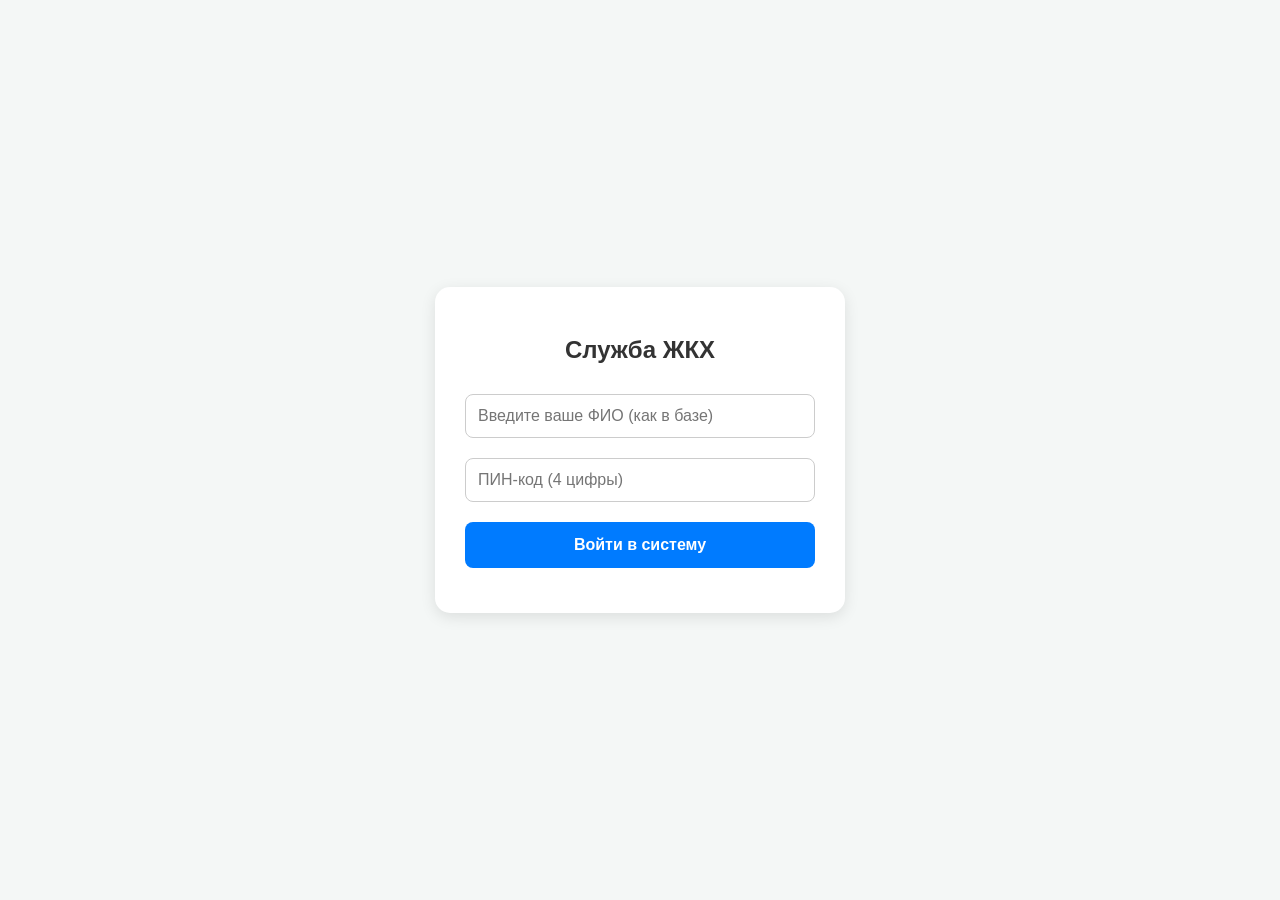
==== index.html @ d1aa7ecf "Update index.html" ====
<!DOCTYPE html>
<html lang="ru">
<head>
    <meta charset="UTF-8">
    <!-- Делаем так, чтобы на телефоне смотрелось как приложение (без зума) -->
    <meta name="viewport" content="width=device-width, initial-scale=1.0, maximum-scale=1.0, user-scalable=no">
    <!-- ЗАЩИТА ОТ ЯНДЕКСА И ГУГЛА (чтобы левые не нашли сайт) -->
    <meta name="robots" content="noindex, nofollow">
    <title>Вход в систему ЖКХ</title>
    
    <!-- Немного красоты (CSS стили прямо здесь для простоты) -->
    <style>
        body {
            font-family: Arial, sans-serif;
            background-color: #f4f7f6;
            display: flex;
            justify-content: center;
            align-items: center;
            height: 100vh;
            margin: 0;
        }
        .login-card {
            background: white;
            padding: 30px;
            border-radius: 15px;
            box-shadow: 0 4px 15px rgba(0,0,0,0.1);
            width: 90%;
            max-width: 350px;
            text-align: center;
        }
        h2 { color: #333; margin-bottom: 20px; }
        input {
            width: 100%;
            padding: 12px;
            margin: 10px 0;
            border: 1px solid #ccc;
            border-radius: 8px;
            box-sizing: border-box;
            font-size: 16px;
        }
        button {
            width: 100%;
            padding: 14px;
            background-color: #007bff;
            color: white;
            border: none;
            border-radius: 8px;
            font-size: 16px;
            font-weight: bold;
            cursor: pointer;
            margin-top: 10px;
        }
        button:active { background-color: #0056b3; }
        #status { margin-top: 15px; color: #666; font-size: 14px; }
    </style>
</head>
<body>

    <div class="login-card">
        <h2>Служба ЖКХ</h2>
        <input type="text" id="userName" placeholder="Введите ваше ФИО (как в базе)" autocomplete="off">
        <input type="password" id="userPin" placeholder="ПИН-код (4 цифры)" pattern="[0-9]*" inputmode="numeric">
        <button onclick="login()">Войти в систему</button>
        <div id="status"></div>
    </div>

    <!-- Логика работы приложения (JavaScript) -->
    <script>
        // ВАЖНО! Вставь сюда свою ссылку из Google Apps Script (между кавычками)
        const URL_GOOGLE_SERVER = "https://script.google.com/macros/s/AKfycby7iLGZuySy2ZtphSWBgk0bkRteCTo7jn71apvREIXJVIw-ssVZvFwoeD1zgx3Slhi99A/exec";

        async function login() {
            const nameInput = document.getElementById("userName").value.trim();
            const pinInput = document.getElementById("userPin").value.trim();
            const statusText = document.getElementById("status");

            if (!nameInput || !pinInput) {
                statusText.innerHTML = "❌ Заполните ФИО и ПИН-код";
                statusText.style.color = "red";
                return;
            }

            statusText.innerHTML = "⏳ Проверка данных... Подождите.";
            statusText.style.color = "#007bff";

            try {
                // Идем к нашему Гугл Серверу и просим список людей
                const response = await fetch(URL_GOOGLE_SERVER);
                const users = await response.json();

                // Ищем человека в списке
                const foundUser = users.find(user => user.name === nameInput && String(user.pin) === pinInput);

                if (foundUser) {
                    statusText.innerHTML = "✅ Успешно! Входим...";
                    statusText.style.color = "green";
                    
                    // Запоминаем в памяти телефона, кто вошел
                    localStorage.setItem("currentUser", JSON.stringify(foundUser));
                    
                   
                    // Проверяем роль и перекидываем на нужную страницу
                    if (foundUser.role === "диспетчер") {
                        window.location.href = "dispatcher.html";
                    } else if (foundUser.role === "мастер") {
                        window.location.href = "master.html";
                    } else {
                        alert("Ошибка: Неизвестная роль!");
                    }
                } else {
                    statusText.innerHTML = "❌ Ошибка: Неверное ФИО или ПИН-код";
                    statusText.style.color = "red";
                }
            } catch (error) {
                statusText.innerHTML = "❌ Ошибка связи с сервером.";
                statusText.style.color = "red";
                console.error(error);
            }
        }
    </script>
</body>
</html>
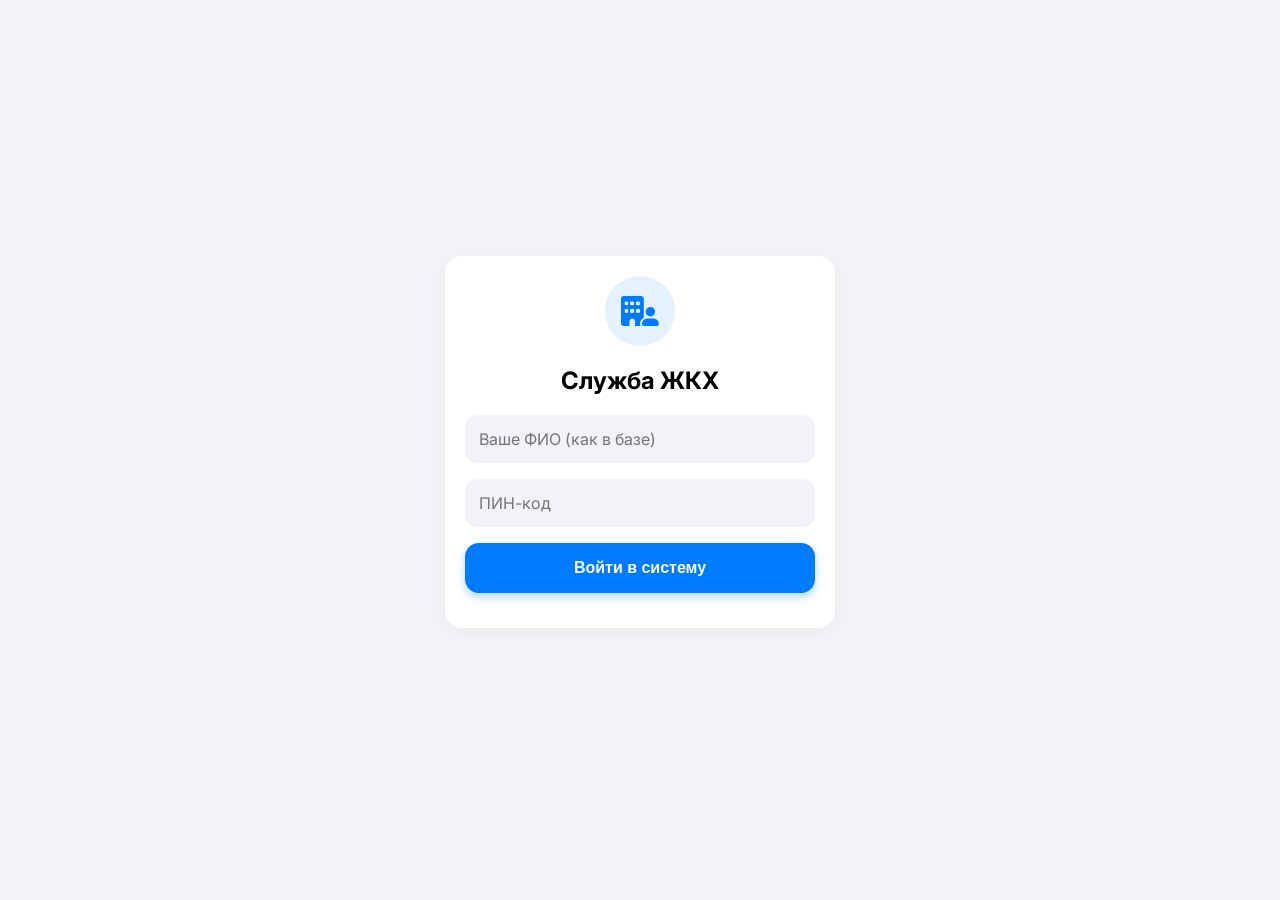
==== commit 0975ce99: "Update index.html" ====
--- a/index.html
+++ b/index.html
@@ -2,71 +2,53 @@
 <html lang="ru">
 <head>
     <meta charset="UTF-8">
-    <!-- Делаем так, чтобы на телефоне смотрелось как приложение (без зума) -->
     <meta name="viewport" content="width=device-width, initial-scale=1.0, maximum-scale=1.0, user-scalable=no">
-    <!-- ЗАЩИТА ОТ ЯНДЕКСА И ГУГЛА (чтобы левые не нашли сайт) -->
     <meta name="robots" content="noindex, nofollow">
-    <title>Вход в систему ЖКХ</title>
-    
-    <!-- Немного красоты (CSS стили прямо здесь для простоты) -->
+    <title>Вход</title>
+    <link rel="stylesheet" href="styles.css">
+    <!-- Подключаем иконки для загрузки -->
+    <link rel="stylesheet" href="https://cdnjs.cloudflare.com/ajax/libs/font-awesome/6.4.0/css/all.min.css">
     <style>
-        body {
-            font-family: Arial, sans-serif;
-            background-color: #f4f7f6;
-            display: flex;
-            justify-content: center;
-            align-items: center;
-            height: 100vh;
-            margin: 0;
-        }
-        .login-card {
-            background: white;
-            padding: 30px;
-            border-radius: 15px;
-            box-shadow: 0 4px 15px rgba(0,0,0,0.1);
-            width: 90%;
-            max-width: 350px;
-            text-align: center;
-        }
-        h2 { color: #333; margin-bottom: 20px; }
-        input {
-            width: 100%;
-            padding: 12px;
-            margin: 10px 0;
-            border: 1px solid #ccc;
-            border-radius: 8px;
-            box-sizing: border-box;
-            font-size: 16px;
-        }
-        button {
-            width: 100%;
-            padding: 14px;
-            background-color: #007bff;
-            color: white;
-            border: none;
-            border-radius: 8px;
-            font-size: 16px;
-            font-weight: bold;
-            cursor: pointer;
-            margin-top: 10px;
-        }
-        button:active { background-color: #0056b3; }
-        #status { margin-top: 15px; color: #666; font-size: 14px; }
+        body { display: flex; justify-content: center; align-items: center; height: 100vh; padding: 0; }
+        .login-card { width: 90%; max-width: 350px; text-align: center; }
     </style>
 </head>
 <body>
 
-    <div class="login-card">
-        <h2>Служба ЖКХ</h2>
-        <input type="text" id="userName" placeholder="Введите ваше ФИО (как в базе)" autocomplete="off">
-        <input type="password" id="userPin" placeholder="ПИН-код (4 цифры)" pattern="[0-9]*" inputmode="numeric">
-        <button onclick="login()">Войти в систему</button>
-        <div id="status"></div>
+    <!-- ЭКРАН ЗАГРУЗКИ -->
+    <div id="globalLoader" class="global-loader">
+        <i class="fa-solid fa-circle-notch fa-spin"></i>
+        <div id="loaderText" class="loader-text">Загрузка...</div>
     </div>
 
-    <!-- Логика работы приложения (JavaScript) -->
+    <div class="card login-card">
+        <div style="background: #e5f1ff; color: #007aff; width: 70px; height: 70px; border-radius: 35px; display: flex; align-items: center; justify-content: center; font-size: 30px; margin: 0 auto 20px auto;">
+            <i class="fa-solid fa-building-user"></i>
+        </div>
+        <h2 style="margin-top: 0;">Служба ЖКХ</h2>
+        
+        <div class="form-group">
+            <input type="text" class="form-control" id="userName" placeholder="Ваше ФИО (как в базе)" autocomplete="off">
+        </div>
+        <div class="form-group">
+            <input type="password" class="form-control" id="userPin" placeholder="ПИН-код" pattern="[0-9]*" inputmode="numeric">
+        </div>
+        
+        <button class="btn btn-primary" onclick="login()">Войти в систему</button>
+        <div id="status" class="status-text"></div>
+    </div>
+
     <script>
-        // ВАЖНО! Вставь сюда свою ссылку из Google Apps Script (между кавычками)
+        // Управление экраном загрузки
+        function showLoader(text) {
+            document.getElementById("loaderText").innerText = text;
+            document.getElementById("globalLoader").classList.add("active");
+        }
+        function hideLoader() {
+            document.getElementById("globalLoader").classList.remove("active");
+        }
+
+        // ВАЖНО: ВСТАВЬ ССЫЛКУ СЮДА
         const URL_GOOGLE_SERVER = "https://script.google.com/macros/s/AKfycby7iLGZuySy2ZtphSWBgk0bkRteCTo7jn71apvREIXJVIw-ssVZvFwoeD1zgx3Slhi99A/exec";
 
         async function login() {
@@ -75,46 +57,36 @@
             const statusText = document.getElementById("status");
 
             if (!nameInput || !pinInput) {
-                statusText.innerHTML = "❌ Заполните ФИО и ПИН-код";
-                statusText.style.color = "red";
+                statusText.innerText = "Заполните ФИО и ПИН-код";
+                statusText.style.color = "#ff3b30";
                 return;
             }
 
-            statusText.innerHTML = "⏳ Проверка данных... Подождите.";
-            statusText.style.color = "#007bff";
+            statusText.innerText = "";
+            showLoader("Проверка данных..."); // Включаем анимацию!
 
             try {
-                // Идем к нашему Гугл Серверу и просим список людей
                 const response = await fetch(URL_GOOGLE_SERVER);
                 const users = await response.json();
-
-                // Ищем человека в списке
                 const foundUser = users.find(user => user.name === nameInput && String(user.pin) === pinInput);
 
                 if (foundUser) {
-                    statusText.innerHTML = "✅ Успешно! Входим...";
-                    statusText.style.color = "green";
+                    localStorage.setItem("currentUser", JSON.stringify(foundUser));
+                    showLoader("Успешно! Входим...");
                     
-                    // Запоминаем в памяти телефона, кто вошел
-                    localStorage.setItem("currentUser", JSON.stringify(foundUser));
-                    
-                   
-                    // Проверяем роль и перекидываем на нужную страницу
-                    if (foundUser.role === "диспетчер") {
-                        window.location.href = "dispatcher.html";
-                    } else if (foundUser.role === "мастер") {
-                        window.location.href = "master.html";
-                    } else {
-                        alert("Ошибка: Неизвестная роль!");
-                    }
+                    setTimeout(() => {
+                        if (foundUser.role === "диспетчер") window.location.href = "dispatcher.html";
+                        else if (foundUser.role === "мастер") window.location.href = "master.html";
+                    }, 500);
                 } else {
-                    statusText.innerHTML = "❌ Ошибка: Неверное ФИО или ПИН-код";
-                    statusText.style.color = "red";
+                    hideLoader(); // Выключаем анимацию
+                    statusText.innerText = "Неверное ФИО или ПИН-код";
+                    statusText.style.color = "#ff3b30";
                 }
             } catch (error) {
-                statusText.innerHTML = "❌ Ошибка связи с сервером.";
-                statusText.style.color = "red";
-                console.error(error);
+                hideLoader(); // Выключаем анимацию
+                statusText.innerText = "Ошибка связи с сервером.";
+                statusText.style.color = "#ff3b30";
             }
         }
     </script>
--- a/styles.css
+++ b/styles.css
@@ -0,0 +1,170 @@
+/* Подключаем красивый шрифт */
+@import url('https://fonts.googleapis.com/css2?family=Inter:wght@400;600;700&display=swap');
+
+body {
+    font-family: 'Inter', sans-serif;
+    background-color: #f2f2f7; /* Приятный серый фон как в iOS */
+    margin: 0;
+    padding: 0;
+    padding-bottom: 90px; /* Отступ для нижнего меню */
+    -webkit-tap-highlight-color: transparent; /* Убирает синее выделение при клике на телефоне */
+}
+
+/* Шапка приложения */
+.top-bar {
+    background: #ffffff;
+    padding: 16px 20px;
+    font-size: 20px;
+    font-weight: 700;
+    text-align: center;
+    position: sticky;
+    top: 0;
+    z-index: 100;
+    box-shadow: 0 1px 0 rgba(0,0,0,0.05);
+    color: #1c1c1e;
+}
+
+.container {
+    padding: 16px;
+}
+
+/* Карточки */
+.card {
+    background: #ffffff;
+    border-radius: 16px;
+    padding: 20px;
+    box-shadow: 0 4px 14px rgba(0,0,0,0.04);
+    margin-bottom: 16px;
+}
+
+/* Формы ввода */
+.form-group {
+    margin-bottom: 16px;
+}
+.form-group label {
+    display: block;
+    font-size: 14px;
+    font-weight: 600;
+    color: #8e8e93;
+    margin-bottom: 8px;
+}
+.form-control {
+    width: 100%;
+    padding: 14px;
+    background: #f2f2f7;
+    border: none;
+    border-radius: 12px;
+    font-size: 16px;
+    box-sizing: border-box;
+    font-family: inherit;
+    transition: 0.2s;
+}
+.form-control:focus {
+    background: #e5e5ea;
+    outline: none;
+}
+
+/* Кнопки */
+.btn {
+    width: 100%;
+    padding: 16px;
+    border: none;
+    border-radius: 14px;
+    font-size: 16px;
+    font-weight: 700;
+    cursor: pointer;
+    transition: 0.2s;
+}
+.btn-primary {
+    background: #007aff; /* iOS Синий */
+    color: #ffffff;
+    box-shadow: 0 4px 10px rgba(0, 122, 255, 0.3);
+}
+.btn-primary:active {
+    transform: scale(0.98);
+    background: #0062cc;
+}
+.btn-danger {
+    background: #ffe5e5;
+    color: #ff3b30;
+}
+
+/* Экраны (Вкладки) */
+.tab-content {
+    display: none;
+    animation: fadeIn 0.2s ease-out;
+}
+.tab-content.active {
+    display: block;
+}
+@keyframes fadeIn {
+    from { opacity: 0; transform: scale(0.98); }
+    to { opacity: 1; transform: scale(1); }
+}
+
+/* Нижнее меню (Bottom Nav) */
+.bottom-nav {
+    position: fixed;
+    bottom: 0;
+    left: 0;
+    right: 0;
+    background: rgba(255, 255, 255, 0.95);
+    backdrop-filter: blur(10px);
+    border-top: 1px solid #e5e5ea;
+    display: flex;
+    justify-content: space-around;
+    padding: 12px 0 25px 0; /* Отступ снизу для современных телефонов */
+    z-index: 100;
+}
+.nav-item {
+    display: flex;
+    flex-direction: column;
+    align-items: center;
+    color: #8e8e93;
+    text-decoration: none;
+    cursor: pointer;
+    transition: 0.2s;
+    width: 33%;
+}
+.nav-item i {
+    font-size: 24px;
+    margin-bottom: 4px;
+}
+.nav-item span {
+    font-size: 11px;
+    font-weight: 600;
+}
+.nav-item.active {
+    color: #007aff; /* Активная иконка синяя */
+}
+
+/* Статус загрузки */
+.status-text { margin-top: 15px; font-weight: 600; text-align: center; font-size: 14px;}
+.loader { text-align: center; color: #8e8e93; font-size: 14px; margin-bottom: 15px; font-weight: 600;}
+
+/* ПОЛНОЭКРАННАЯ ЗАГРУЗКА (Overlay) */
+.global-loader {
+    position: fixed;
+    top: 0; left: 0; right: 0; bottom: 0;
+    background: rgba(255, 255, 255, 0.85); /* Полупрозрачный белый фон */
+    backdrop-filter: blur(5px); /* Размытие заднего фона */
+    display: flex;
+    flex-direction: column;
+    justify-content: center;
+    align-items: center;
+    z-index: 9999; /* Поверх всего приложения */
+    display: none; /* Изначально скрыто */
+}
+.global-loader.active {
+    display: flex; /* Показываем, когда нужно */
+}
+.global-loader i {
+    font-size: 50px;
+    color: #007aff;
+    margin-bottom: 20px;
+}
+.global-loader .loader-text {
+    font-size: 18px;
+    font-weight: 700;
+    color: #1c1c1e;
+}
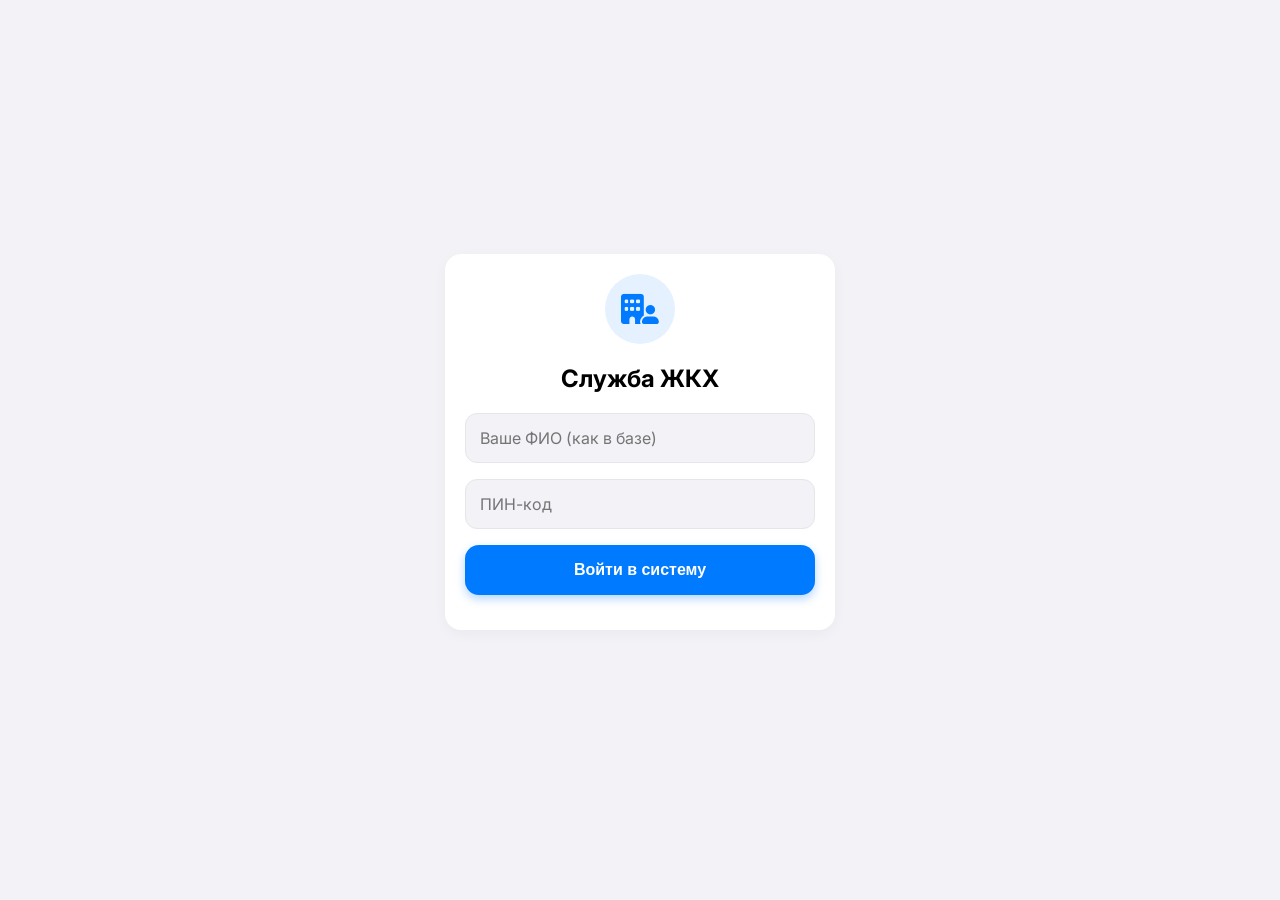
==== commit f044f565: "Update index.html" ====
--- a/index.html
+++ b/index.html
@@ -3,8 +3,10 @@
 <head>
     <meta charset="UTF-8">
     <meta name="viewport" content="width=device-width, initial-scale=1.0, maximum-scale=1.0, user-scalable=no">
+    <meta name="color-scheme" content="light only">
     <meta name="robots" content="noindex, nofollow">
     <title>Вход</title>
+    <link rel="manifest" href="manifest.json">
     <link rel="stylesheet" href="styles.css">
     <!-- Подключаем иконки для загрузки -->
     <link rel="stylesheet" href="https://cdnjs.cloudflare.com/ajax/libs/font-awesome/6.4.0/css/all.min.css">
@@ -39,6 +41,16 @@
     </div>
 
     <script>
+           window.onload = function() {
+            const userStr = localStorage.getItem("currentUser");
+            if (userStr) {
+                const user = JSON.parse(userStr);
+                // Если уже вошел - мгновенно кидаем обратно без сохранения в историю (replace)
+                if (user.role === "диспетчер") window.location.replace("dispatcher.html");
+                else if (user.role === "мастер") window.location.replace("master.html");
+            }
+        };
+        
         // Управление экраном загрузки
         function showLoader(text) {
             document.getElementById("loaderText").innerText = text;
@@ -48,7 +60,6 @@
             document.getElementById("globalLoader").classList.remove("active");
         }
 
-        // ВАЖНО: ВСТАВЬ ССЫЛКУ СЮДА
         const URL_GOOGLE_SERVER = "https://script.google.com/macros/s/AKfycby7iLGZuySy2ZtphSWBgk0bkRteCTo7jn71apvREIXJVIw-ssVZvFwoeD1zgx3Slhi99A/exec";
 
         async function login() {
@@ -90,5 +101,12 @@
             }
         }
     </script>
+    <script>
+    if ('serviceWorker' in navigator) {
+        navigator.serviceWorker.register('sw.js')
+            .then(() => console.log('Service Worker зарегистрирован'))
+            .catch(err => console.log('Ошибка SW', err));
+    }
+</script>
 </body>
 </html>
--- a/styles.css
+++ b/styles.css
@@ -1,6 +1,9 @@
 /* Подключаем красивый шрифт */
 @import url('https://fonts.googleapis.com/css2?family=Inter:wght@400;600;700&display=swap');
 
+:root {
+    color-scheme: light;
+}
 body {
     font-family: 'Inter', sans-serif;
     background-color: #f2f2f7; /* Приятный серый фон как в iOS */
@@ -41,27 +44,31 @@
 .form-group {
     margin-bottom: 16px;
 }
-.form-group label {
-    display: block;
-    font-size: 14px;
-    font-weight: 600;
-    color: #8e8e93;
-    margin-bottom: 8px;
-}
 .form-control {
     width: 100%;
     padding: 14px;
-    background: #f2f2f7;
-    border: none;
+    background-color: #f2f2f7 !important; /* Жестко светлый фон */
+    color: #1c1c1e !important; /* Жестко темный текст */
+    border: 1px solid #e5e5ea;
     border-radius: 12px;
     font-size: 16px;
     box-sizing: border-box;
     font-family: inherit;
     transition: 0.2s;
+    -webkit-appearance: none; /* Убирает системные стили iOS */
 }
 .form-control:focus {
-    background: #e5e5ea;
+    background-color: #ffffff !important;
+    border-color: #007aff;
     outline: none;
+}
+/* Защита текста в лейблах */
+.form-group label {
+    display: block;
+    font-size: 14px;
+    font-weight: 600;
+    color: #8e8e93 !important;
+    margin-bottom: 8px;
 }
 
 /* Кнопки */
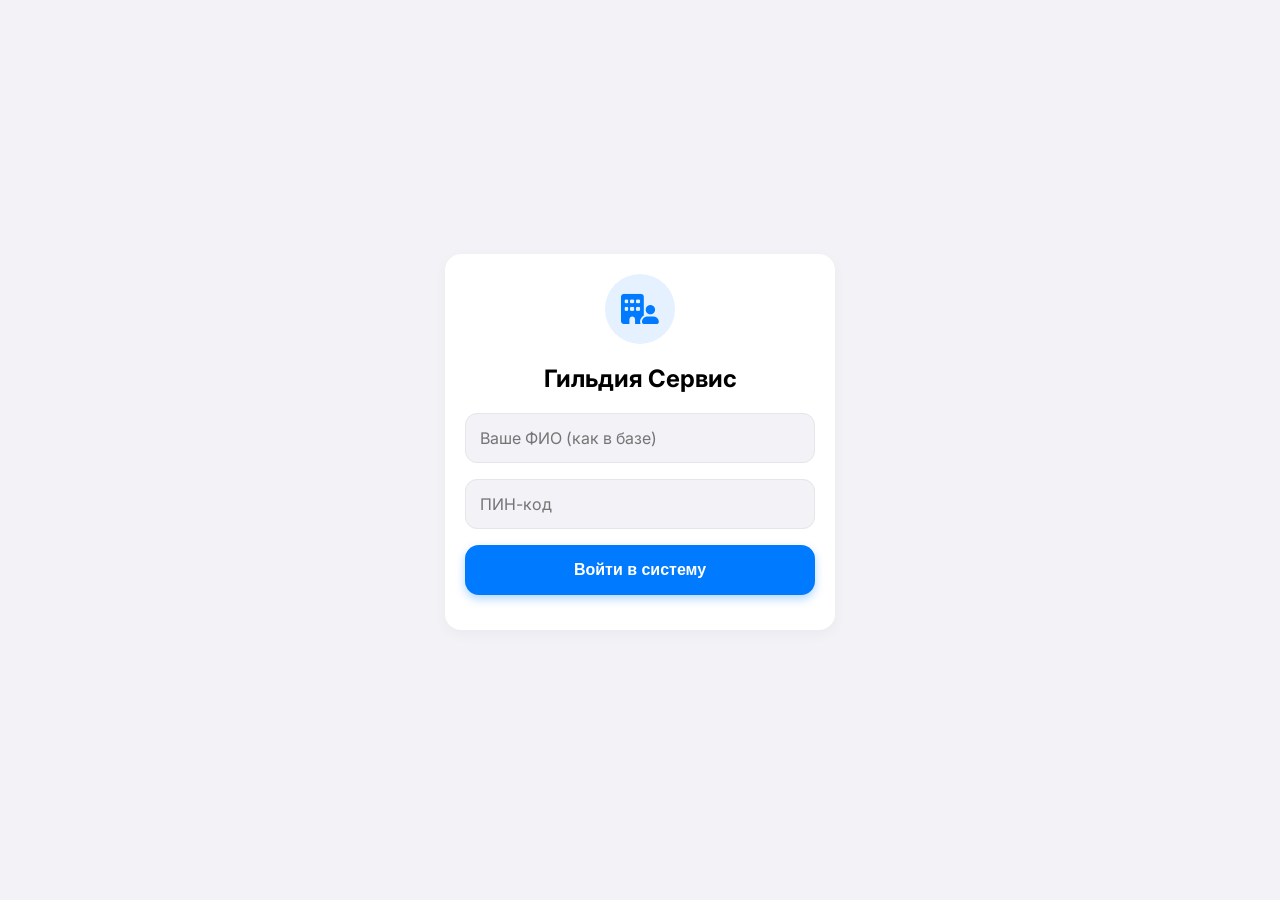
==== commit c2eb49c8: "Update index.html" ====
--- a/index.html
+++ b/index.html
@@ -27,7 +27,7 @@
         <div style="background: #e5f1ff; color: #007aff; width: 70px; height: 70px; border-radius: 35px; display: flex; align-items: center; justify-content: center; font-size: 30px; margin: 0 auto 20px auto;">
             <i class="fa-solid fa-building-user"></i>
         </div>
-        <h2 style="margin-top: 0;">Служба ЖКХ</h2>
+        <h2 style="margin-top: 0;">Гильдия Сервис</h2>
         
         <div class="form-group">
             <input type="text" class="form-control" id="userName" placeholder="Ваше ФИО (как в базе)" autocomplete="off">
--- a/styles.css
+++ b/styles.css
@@ -132,15 +132,28 @@
     cursor: pointer;
     transition: 0.2s;
     width: 33%;
+    
+    /* Лечим зависание кнопок */
+    user-select: none;
+    -webkit-user-select: none;
+    touch-action: manipulation;
 }
+
+/* Пропускаем клик сквозь иконку и текст */
+.nav-item i, .nav-item span {
+    pointer-events: none; 
+}
+
 .nav-item i {
     font-size: 24px;
     margin-bottom: 4px;
 }
+
 .nav-item span {
     font-size: 11px;
     font-weight: 600;
 }
+
 .nav-item.active {
     color: #007aff; /* Активная иконка синяя */
 }
@@ -153,14 +166,14 @@
 .global-loader {
     position: fixed;
     top: 0; left: 0; right: 0; bottom: 0;
-    background: rgba(255, 255, 255, 0.85); /* Полупрозрачный белый фон */
-    backdrop-filter: blur(5px); /* Размытие заднего фона */
+    background: rgba(255, 255, 255, 0.85);
+    backdrop-filter: blur(5px);
     display: flex;
     flex-direction: column;
     justify-content: center;
     align-items: center;
-    z-index: 9999; /* Поверх всего приложения */
-    display: none; /* Изначально скрыто */
+    z-index: 9999;
+    display: none;
 }
 .global-loader.active {
     display: flex; /* Показываем, когда нужно */
